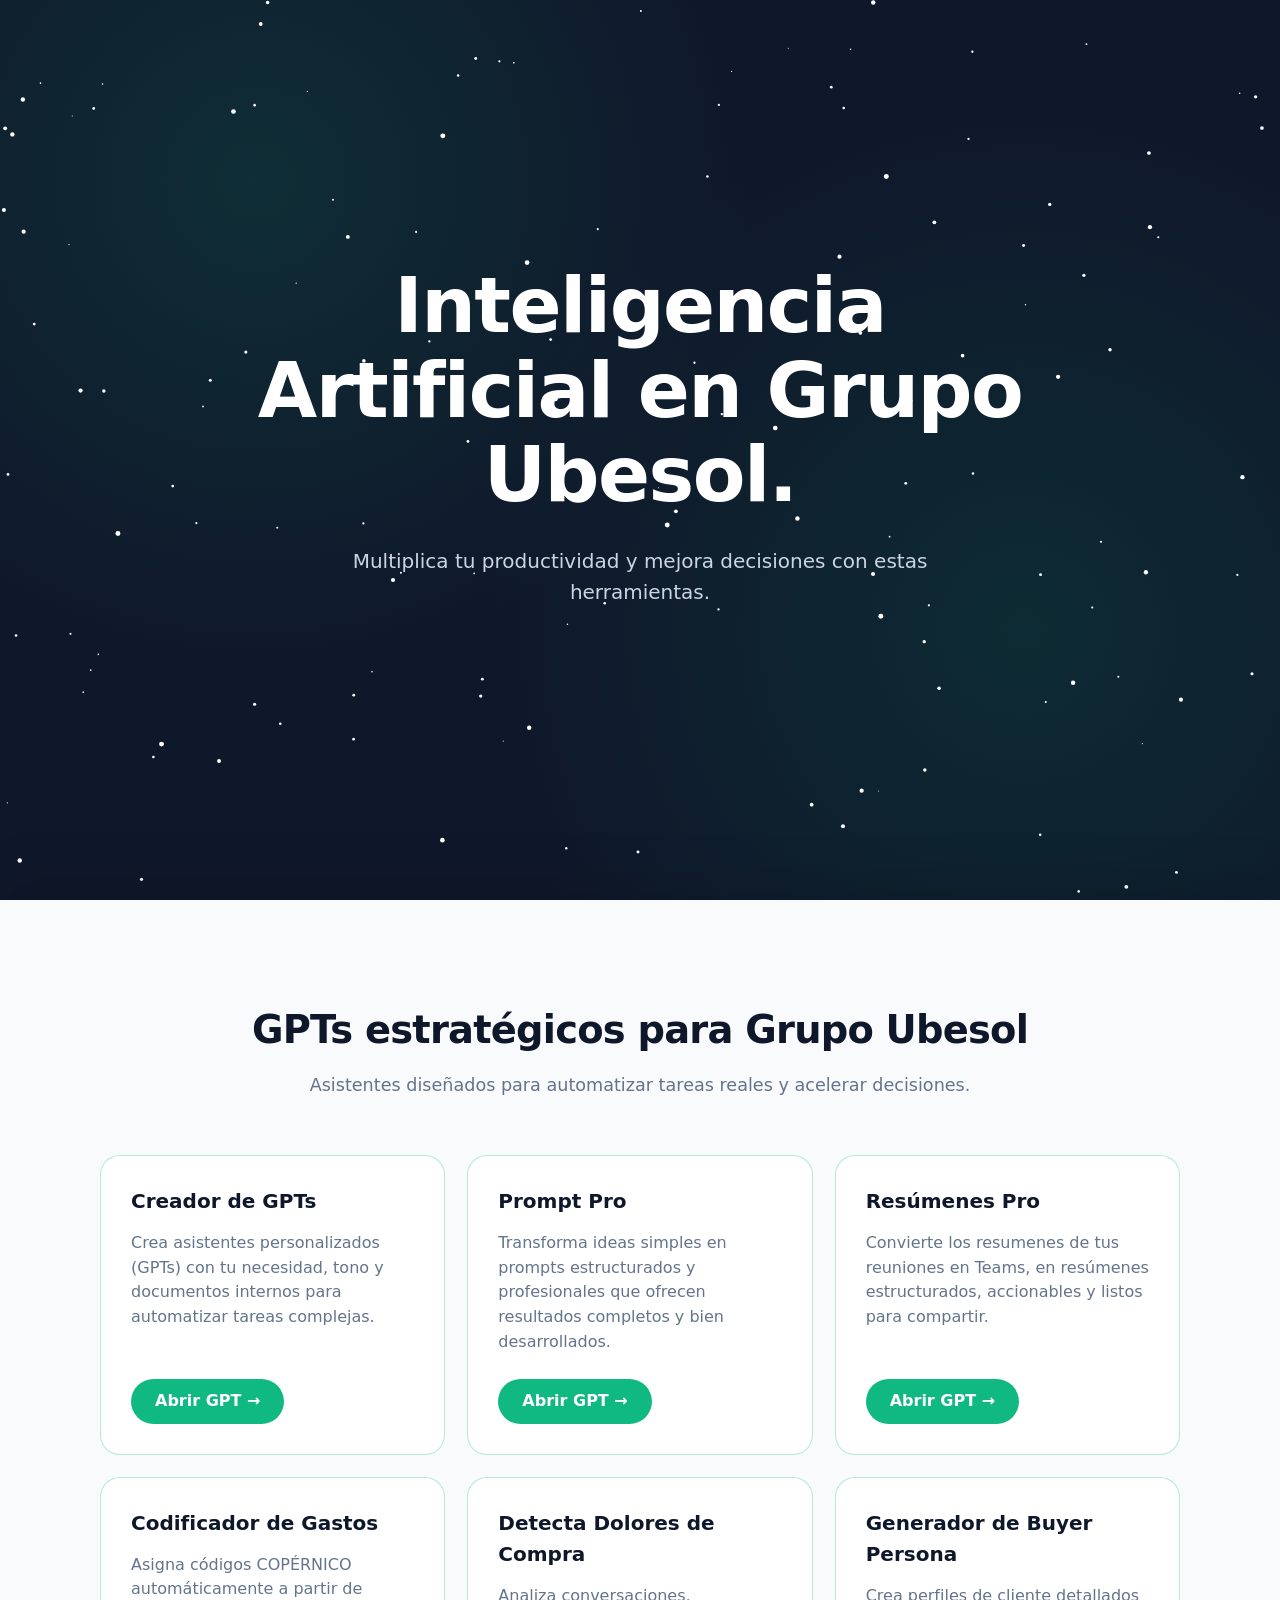
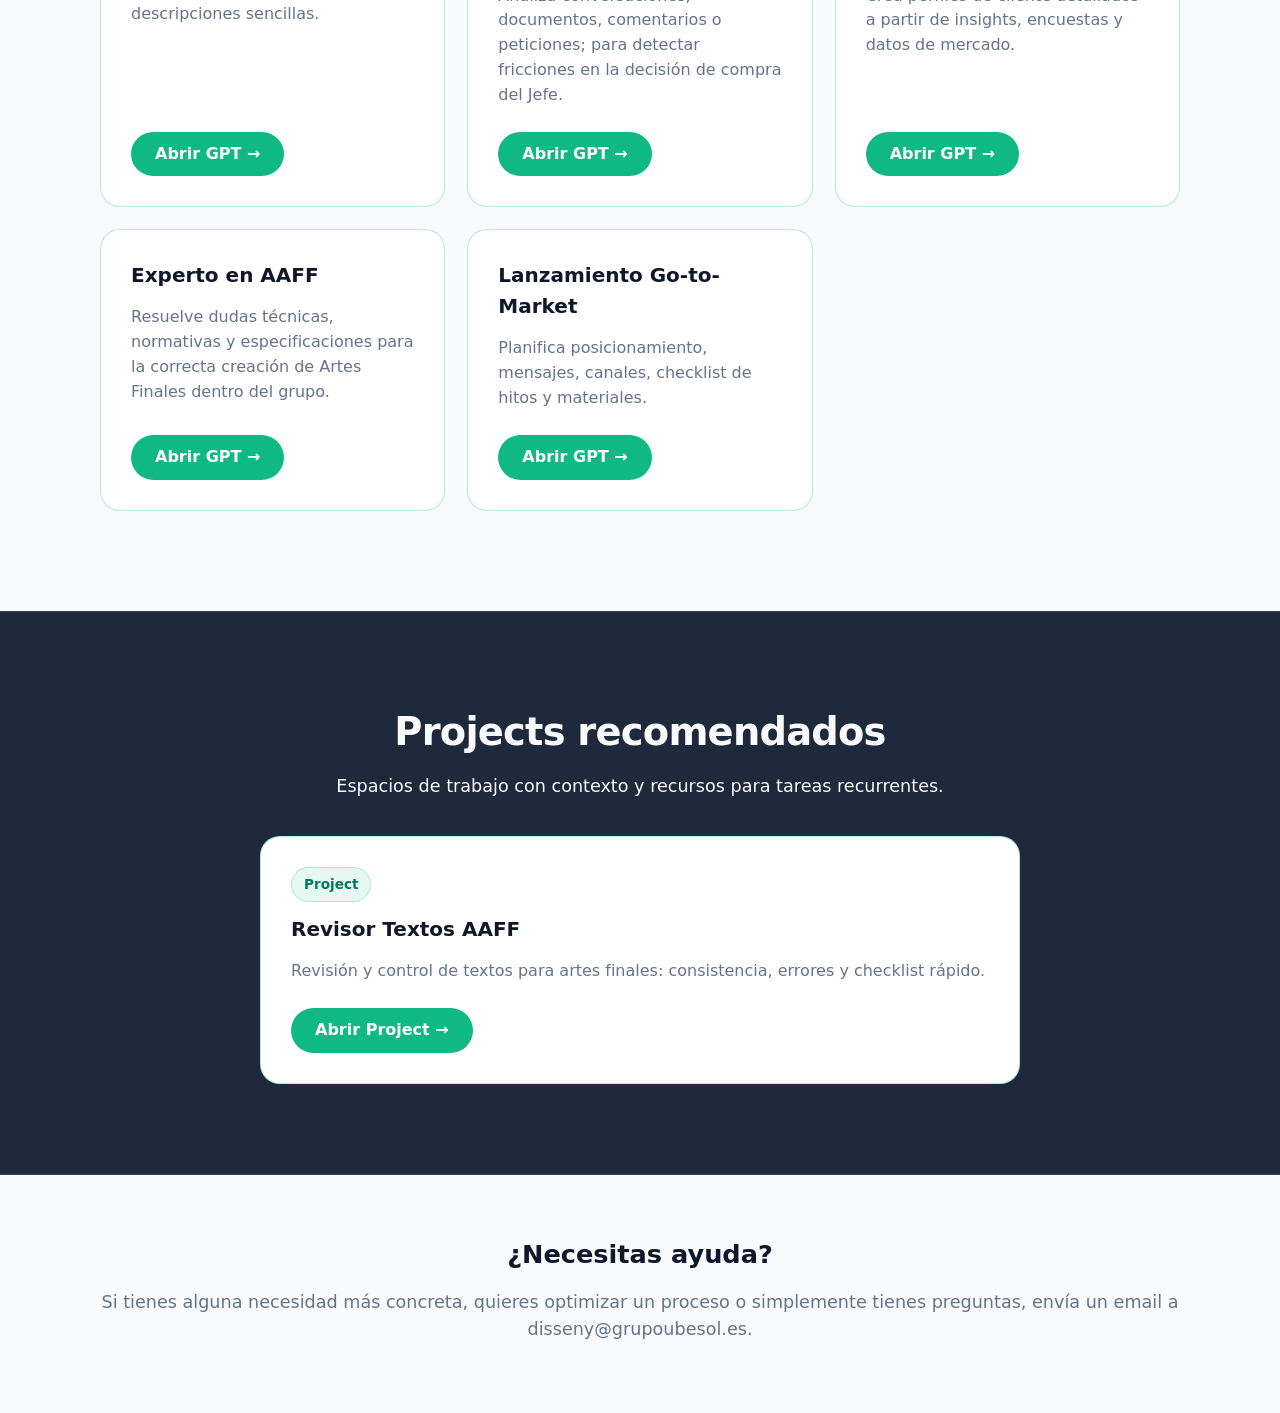
==== index.html @ 1d3a6a90 "Rename IA-en-grupo-ubesol.html to index.html" ====
<!DOCTYPE html>
<html lang="es">
<head>
  <meta charset="utf-8"/>
  <meta content="width=device-width, initial-scale=1" name="viewport"/>
  <title>IA aplicada en Grupo Ubesol</title>

  <style>
    :root{
      --bg:#0f172a;
      --card:#ffffff;
      --muted:#64748b;
      --muted2:#cbd5e1;
      --border:#e2e8f0;
      --green:#10b981;
      --green2:#059669;
      --shadow: 0 20px 50px rgba(15,23,42,.08);
      --neon: 0 0 15px rgba(16,185,129,0.4), 0 0 5px rgba(16,185,129,0.2);
      --container: 1120px;
    }

    *{box-sizing:border-box}
    html,body{height:100%}
    body{
      margin:0;
      font-family: system-ui, -apple-system, Segoe UI, Roboto, Inter, Helvetica Neue, Arial, Noto Sans;
      color:#0f172a;
      background:#fff;
      line-height:1.55;
      scroll-behavior:smooth;
    }
    .container{max-width:var(--container); margin:0 auto; padding:0 20px}

    /* ===== HERO PARALLAX (Fijo, sin contracción) ===== */
    .hero-modern{
      position:fixed;
      top:0;
      left:0;
      width:100%;
      height:100vh;
      display:flex;
      align-items:center;
      justify-content:center;
      text-align:center;
      background:
        radial-gradient(circle at 20% 20%, rgba(16,185,129,.14), transparent 40%),
        radial-gradient(circle at 80% 70%, rgba(5,150,105,.16), transparent 45%),
        var(--bg);
      color:#fff;
      z-index: 1; /* Fondo estático */
    }

    /* Canvas de partículas */
    #particles-canvas {
      position: absolute;
      top: 0;
      left: 0;
      width: 100%;
      height: 100%;
      pointer-events: none; /* Deja pasar los clics */
      z-index: 1;
    }

    .hero-content{
      max-width:900px; 
      position:relative; 
      z-index: 2; /* Por encima de las partículas */
      padding: 0 20px;
    }

    .hero-modern h1{
      font-size: clamp(2.8rem, 5vw + 1rem, 4.8rem);
      line-height:1.1;
      margin:0;
      font-weight:900;
      letter-spacing:-.02em;
    }

    .hero-sub{
      margin:28px auto;
      max-width:680px;
      font-size:1.25rem;
      color:var(--muted2);
    }

    /* ===== CONTENEDOR PRINCIPAL QUE DESLIZA POR ENCIMA ===== */
    .content-wrapper {
      position: relative;
      z-index: 3; /* Pasa por encima del hero */
      margin-top: 100vh; /* Empieza justo debajo de la pantalla inicial */
      background: #fff;
      box-shadow: 0 -20px 50px rgba(0,0,0,0.1); 
    }

    /* ===== SECCIONES / TÍTULOS ===== */
    .section{
      padding:100px 0;
      background:#f8fafc;
    }

    .section-header{
      text-align:center;
      margin-bottom:56px;
    }

    .section-header h2{
      font-size: clamp(1.9rem, 1.2rem + 1.5vw, 2.6rem);
      margin:0 0 12px;
      font-weight:900;
      letter-spacing:-.02em;
    }

    .section-header p{
      margin:0;
      color:var(--muted);
      font-size:1.1rem;
    }

    /* ===== GRID + CARDS BLANCAS ===== */
    .grid{
      display:grid;
      gap:22px;
    }

    @media(min-width:768px){
      .grid{grid-template-columns:repeat(2,1fr);}
    }

    @media(min-width:1200px){
      .grid{grid-template-columns:repeat(3,1fr);}
    }

    .card{
      background:var(--card);
      padding:30px;
      border-radius:20px;
      /* Fino perfil en verde opaco por defecto */
      border:1px solid rgba(16,185,129,0.3);
      color: var(--bg); /* Aseguramos texto oscuro aunque el fondo de sección sea gris */
      
      /* Flexbox para empujar el botón al fondo si los textos tienen distinta altura */
      display: flex;
      flex-direction: column;
      align-items: flex-start;
      
      opacity: 0; 
      transform: translateY(30px);
      transition: opacity 0.8s cubic-bezier(0.2, 0.8, 0.2, 1), 
                  transform 0.8s cubic-bezier(0.2, 0.8, 0.2, 1),
                  box-shadow 0.3s ease, border-color 0.3s ease;
    }

    /* Estado cuando entran en pantalla */
    .card.is-visible {
      opacity: 1;
      transform: translateY(0);
    }

    /* Hover: Animación Neon + Ensalzado + Sombra estructural */
    .card.is-visible:hover{
      transform:translateY(-6px);
      border-color: var(--green);
      /* Combinamos el glow verde del neón con la sombra de profundidad */
      box-shadow: var(--neon), var(--shadow);
    }

    .card h3{
      margin:0;
      font-size:1.25rem;
      font-weight:900;
    }

    .card p{
      color:var(--muted);
      margin:14px 0 24px; /* Un poco más de margen inferior para separar el botón */
      flex-grow: 1; /* Permite que el texto ocupe el espacio y el botón quede siempre alineado abajo */
    }

    /* ===== BOTONES (Pastillas verdes cantos romos) ===== */
    .card a{
      display:inline-flex;
      gap:8px;
      align-items:center;
      text-decoration:none;
      font-weight:800;
      color:#fff;
      background: var(--green);
      padding: 10px 24px;
      border-radius: 999px; /* Cantos completamente romos */
      transition: background-color 0.3s ease, transform 0.2s ease;
    }

    /* Hover del botón a negro */
    .card a:hover{
      background-color: #0f172a; /* Negro azulado corporativo (o pon #000 si prefieres puro) */
    }

    /* Retrasos escalonados fijos por CSS para un efecto cascada perfecto */
    #gpts .card:nth-child(1) { transition-delay: 0.1s; }
    #gpts .card:nth-child(2) { transition-delay: 0.2s; }
    #gpts .card:nth-child(3) { transition-delay: 0.3s; }
    #gpts .card:nth-child(4) { transition-delay: 0.4s; }
    #gpts .card:nth-child(5) { transition-delay: 0.5s; }
    #gpts .card:nth-child(6) { transition-delay: 0.6s; }
    #gpts .card:nth-child(7) { transition-delay: 0.7s; }
    #gpts .card:nth-child(8) { transition-delay: 0.8s; }
    #projects .card:nth-child(1) { transition-delay: 0.2s; }

    /* ===== PROJECTS (Fondo oscuro) ===== */
    .section-dark{
      padding:90px 0;
      background: #1e293b; /* Gris oscuro elegante */
      border-top:1px solid #334155;
      border-bottom:1px solid #334155;
    }

    /* Forzamos a que el texto de cabecera de esta sección sea blanco para que se lea sobre el gris */
    .section-dark .section-header h2,
    .section-dark .section-header p {
      color: #f8fafc;
    }

    .grid-projects{
      display:grid;
      gap:22px;
      grid-template-columns: 1fr;
      max-width:760px;
      margin:0 auto;
    }

    .chip{
      display:inline-flex;
      align-items:center;
      padding:6px 12px;
      border-radius:999px;
      background:rgba(16,185,129,.10);
      color:#047857;
      border:1px solid rgba(16,185,129,.25);
      font-weight:800;
      font-size:.85rem;
      margin-bottom:12px;
    }

    /* ===== AYUDA ===== */
    .mini-footer{
      padding:60px 0 70px;
      text-align:center;
      background:#f8fafc;
    }

    .mini-footer h2{
      font-size:1.6rem;
      margin:0 0 14px;
      font-weight:900;
    }

    .mini-footer p{
      margin:0;
      font-size:1.1rem;
      color:var(--muted);
    }

    .mini-footer a{
      text-decoration:underline;
      font-weight:700;
      color:var(--green2);
    }
  </style>
</head>

<body>

  <section class="hero-modern" id="hero">
    <canvas id="particles-canvas"></canvas>
    <div class="hero-content">
      <h1>Inteligencia Artificial en Grupo Ubesol.</h1>
      <p class="hero-sub">Multiplica tu productividad y mejora decisiones con estas herramientas.</p>
    </div>
  </section>

  <div class="content-wrapper">
    
    <section class="section" id="gpts">
      <div class="container">
        <div class="section-header">
          <h2>GPTs estratégicos para Grupo Ubesol</h2>
          <p>Asistentes diseñados para automatizar tareas reales y acelerar decisiones.</p>
        </div>

        <div class="grid">
          <div class="card">
            <h3>Creador de GPTs</h3>
            <p>Crea asistentes personalizados (GPTs) con tu necesidad, tono y documentos internos para automatizar tareas complejas.</p>
            <a href="https://chatgpt.com/g/g-681a199dc9048191ae963b94951f7108-creador-de-gpts" target="_blank" rel="noopener">Abrir GPT →</a>
          </div>

          <div class="card">
            <h3>Prompt Pro</h3>
            <p>Transforma ideas simples en prompts estructurados y profesionales que ofrecen resultados completos y bien desarrollados.</p>
            <a href="https://chatgpt.com/g/g-6895a04f82648191ba05c07639fd48b4-prompt-pro" target="_blank" rel="noopener">Abrir GPT →</a>
          </div>

          <div class="card">
            <h3>Resúmenes Pro</h3>
            <p>Convierte los resumenes de tus reuniones en Teams, en resúmenes estructurados, accionables y listos para compartir.</p>
            <a href="https://chatgpt.com/g/g-69b14c0564008191af97fdd73a3730f4-resumenes-pro" target="_blank" rel="noopener">Abrir GPT →</a>
          </div>

          <div class="card">
            <h3>Codificador de Gastos</h3>
            <p>Asigna códigos COPÉRNICO automáticamente a partir de descripciones sencillas.</p>
            <a href="https://chatgpt.com/g/g-6895c6fa0d088191a4a2635a6f97197e-codificador-de-gastos-de-ubesol" target="_blank" rel="noopener">Abrir GPT →</a>
          </div>

          <div class="card">
            <h3>Detecta Dolores de Compra</h3>
            <p>Analiza conversaciones, documentos, comentarios o peticiones; para detectar fricciones en la decisión de compra del Jefe.</p>
            <a href="https://chatgpt.com/g/g-68bac536c0848191a288f656f1ebc69a-detecta-dolores-de-compra" target="_blank" rel="noopener">Abrir GPT →</a>
          </div>

          <div class="card">
            <h3>Generador de Buyer Persona</h3>
            <p>Crea perfiles de cliente detallados a partir de insights, encuestas y datos de mercado.</p>
            <a href="https://chatgpt.com/g/g-68bac24894848191ab23c67afaf9673d-generador-de-buyer-persona" target="_blank" rel="noopener">Abrir GPT →</a>
          </div>

          <div class="card">
            <h3>Experto en AAFF</h3>
            <p>Resuelve dudas técnicas, normativas y especificaciones para la correcta creación de Artes Finales dentro del grupo.</p>
            <a href="https://chatgpt.com/g/g-67ab21fb2edc8191af9d23023225c91a-experto-en-aaff-grupo-ubesol" target="_blank" rel="noopener">Abrir GPT →</a>
          </div>

          <div class="card">
            <h3>Lanzamiento Go-to-Market</h3>
            <p>Planifica posicionamiento, mensajes, canales, checklist de hitos y materiales.</p>
            <a href="https://chatgpt.com/g/g-68c1423153488191a5ef94d25f54480a-lanzamiento-de-producto-go-to-market" target="_blank" rel="noopener">Abrir GPT →</a>
          </div>
        </div>
      </div>
    </section>

    <section class="section-dark" id="projects">
      <div class="container">
        <div class="section-header" style="margin-bottom:36px;">
          <h2>Projects recomendados</h2>
          <p>Espacios de trabajo con contexto y recursos para tareas recurrentes.</p>
        </div>

        <div class="grid-projects">
          <div class="card">
            <span class="chip">Project</span>
            <h3>Revisor Textos AAFF</h3>
            <p>Revisión y control de textos para artes finales: consistencia, errores y checklist rápido.</p>
            <a href="https://chatgpt.com/g/g-p-6964bc6da22c8191939fb67ec207a3e2-revisor-textos-aaff/project" target="_blank" rel="noopener">Abrir Project →</a>
          </div>
        </div>
      </div>
    </section>

    <section class="mini-footer" id="ayuda">
      <div class="container">
        <h2>¿Necesitas ayuda?</h2>
        <p>
          Si tienes alguna necesidad más concreta, quieres optimizar un proceso o simplemente tienes preguntas,
          envía un email a disseny@grupoubesol.es.
        </p>
      </div>
    </section>

  </div>

  <script>
    document.addEventListener("DOMContentLoaded", function() {
      
      // --- 1. Aparición de pastillas (Tarjetas) ---
      const observer = new IntersectionObserver((entries, obs) => {
        entries.forEach(entry => {
          if (entry.isIntersecting) {
            entry.target.classList.add('is-visible');
            obs.unobserve(entry.target);
          }
        });
      }, { threshold: 0.10 });

      document.querySelectorAll('.card').forEach(card => observer.observe(card));


      // --- 2. Sistema de Partículas (Blanco puro, siguen al ratón) ---
      const canvas = document.getElementById('particles-canvas');
      const ctx = canvas.getContext('2d');
      let particlesArray = [];
      
      let mouse = {
        x: null,
        y: null,
        radius: 180 // Radio de atracción
      };

      window.addEventListener('mousemove', function(e) {
        mouse.x = e.x;
        mouse.y = e.y;
      });

      window.addEventListener('mouseout', function() {
        mouse.x = null;
        mouse.y = null;
      });

      function setCanvasSize() {
        canvas.width = window.innerWidth;
        canvas.height = window.innerHeight;
      }
      setCanvasSize();
      window.addEventListener('resize', setCanvasSize);

      class Particle {
        constructor() {
          this.x = Math.random() * canvas.width;
          this.y = Math.random() * canvas.height;
          this.size = Math.random() * 2 + 0.5;
          this.speedX = (Math.random() - 0.5) * 0.8;
          this.speedY = (Math.random() - 0.5) * 0.8;
        }

        update() {
          this.x += this.speedX;
          this.y += this.speedY;

          // Rebote en los bordes
          if (this.x > canvas.width || this.x < 0) this.speedX = -this.speedX;
          if (this.y > canvas.height || this.y < 0) this.speedY = -this.speedY;

          // Atracción hacia el ratón
          if (mouse.x != null && mouse.y != null) {
            let dx = mouse.x - this.x;
            let dy = mouse.y - this.y;
            let distance = Math.sqrt(dx * dx + dy * dy);
            
            if (distance < mouse.radius) {
              // Movimiento suave hacia el cursor
              this.x += dx * 0.015;
              this.y += dy * 0.015;
            }
          }
        }

        draw() {
          ctx.fillStyle = 'rgba(255, 255, 255, 1)'; // Blanco puro
          ctx.beginPath();
          ctx.arc(this.x, this.y, this.size, 0, Math.PI * 2);
          ctx.fill();
        }
      }

      function initParticles() {
        particlesArray = [];
        // Densidad calculada según tamaño de pantalla
        let numberOfParticles = (canvas.width * canvas.height) / 8000;
        for (let i = 0; i < numberOfParticles; i++) {
          particlesArray.push(new Particle());
        }
      }
      initParticles();

      function animateParticles() {
        ctx.clearRect(0, 0, canvas.width, canvas.height);
        
        // Optimización: Solo animamos si estamos viendo el hero
        if (window.scrollY < window.innerHeight) {
          for (let i = 0; i < particlesArray.length; i++) {
            particlesArray[i].update();
            particlesArray[i].draw();
          }
        }
        requestAnimationFrame(animateParticles);
      }
      animateParticles();
    });
  </script>

</body>
</html>
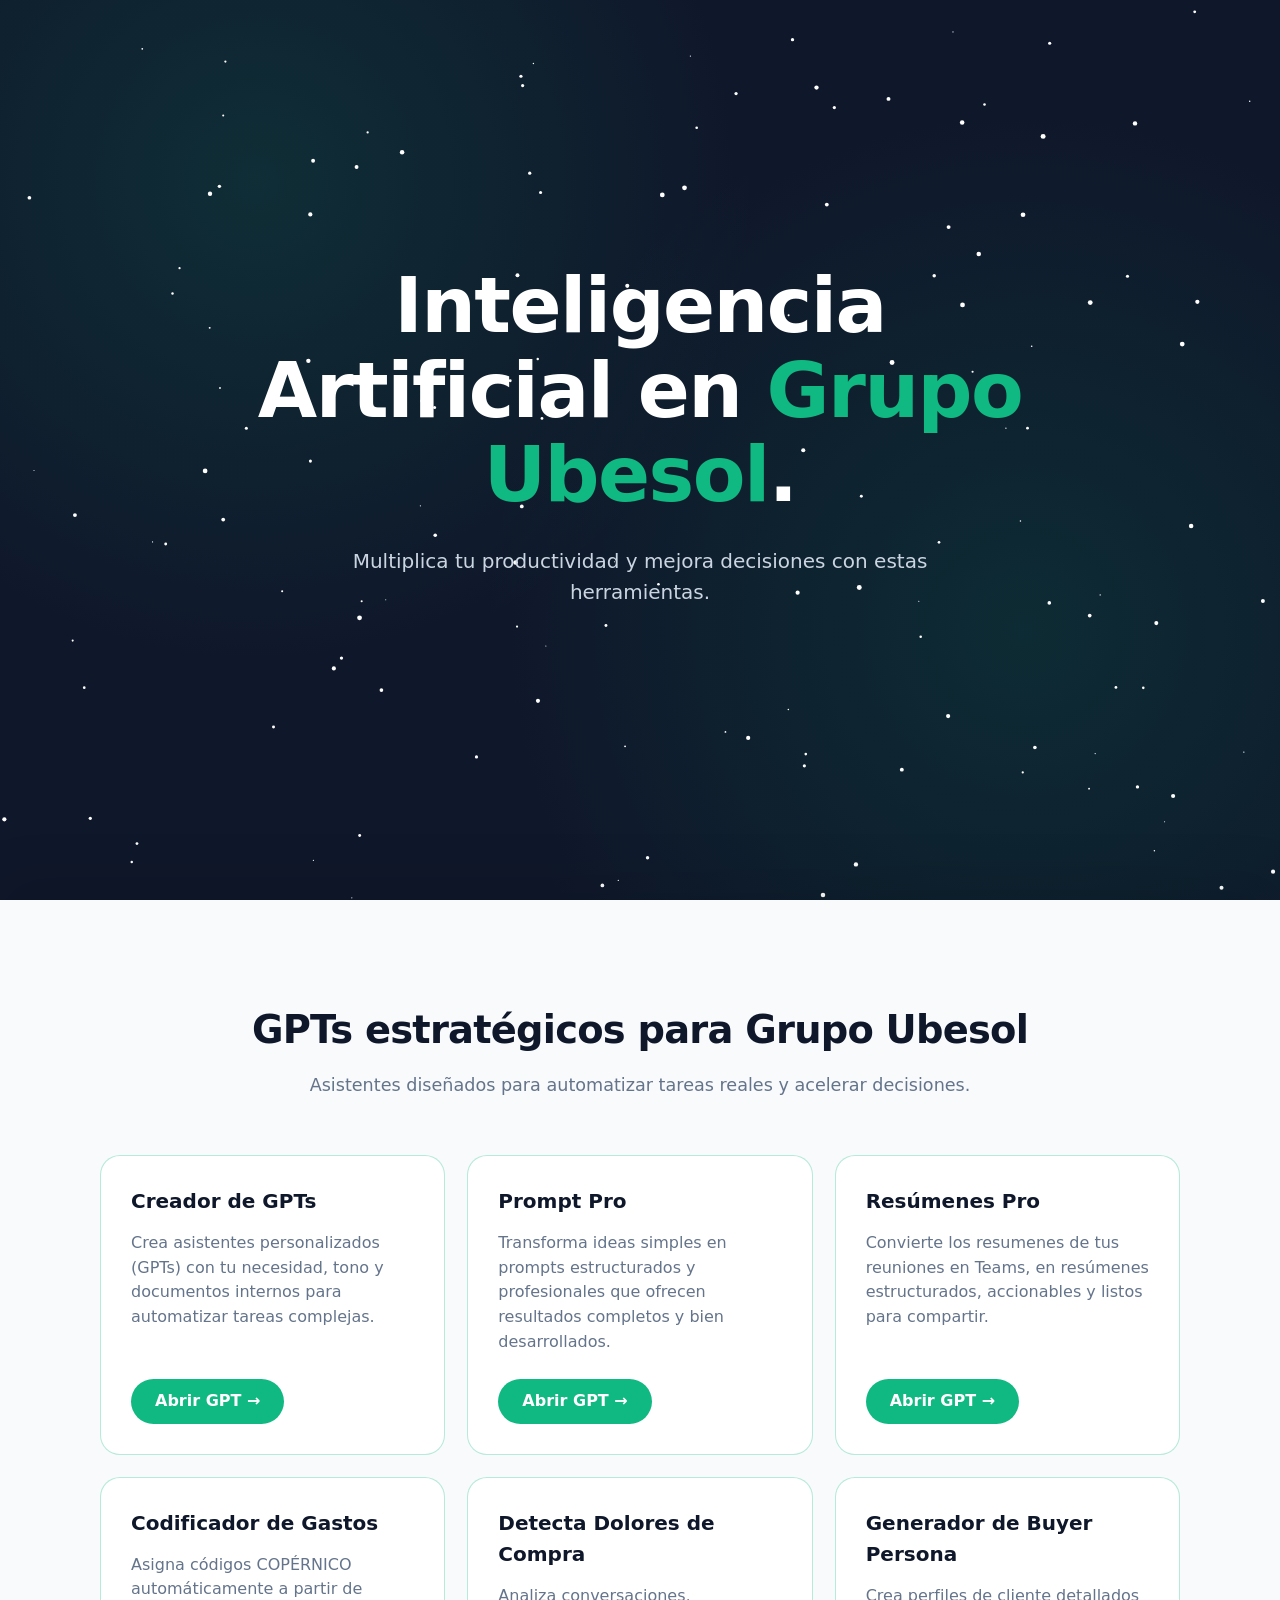
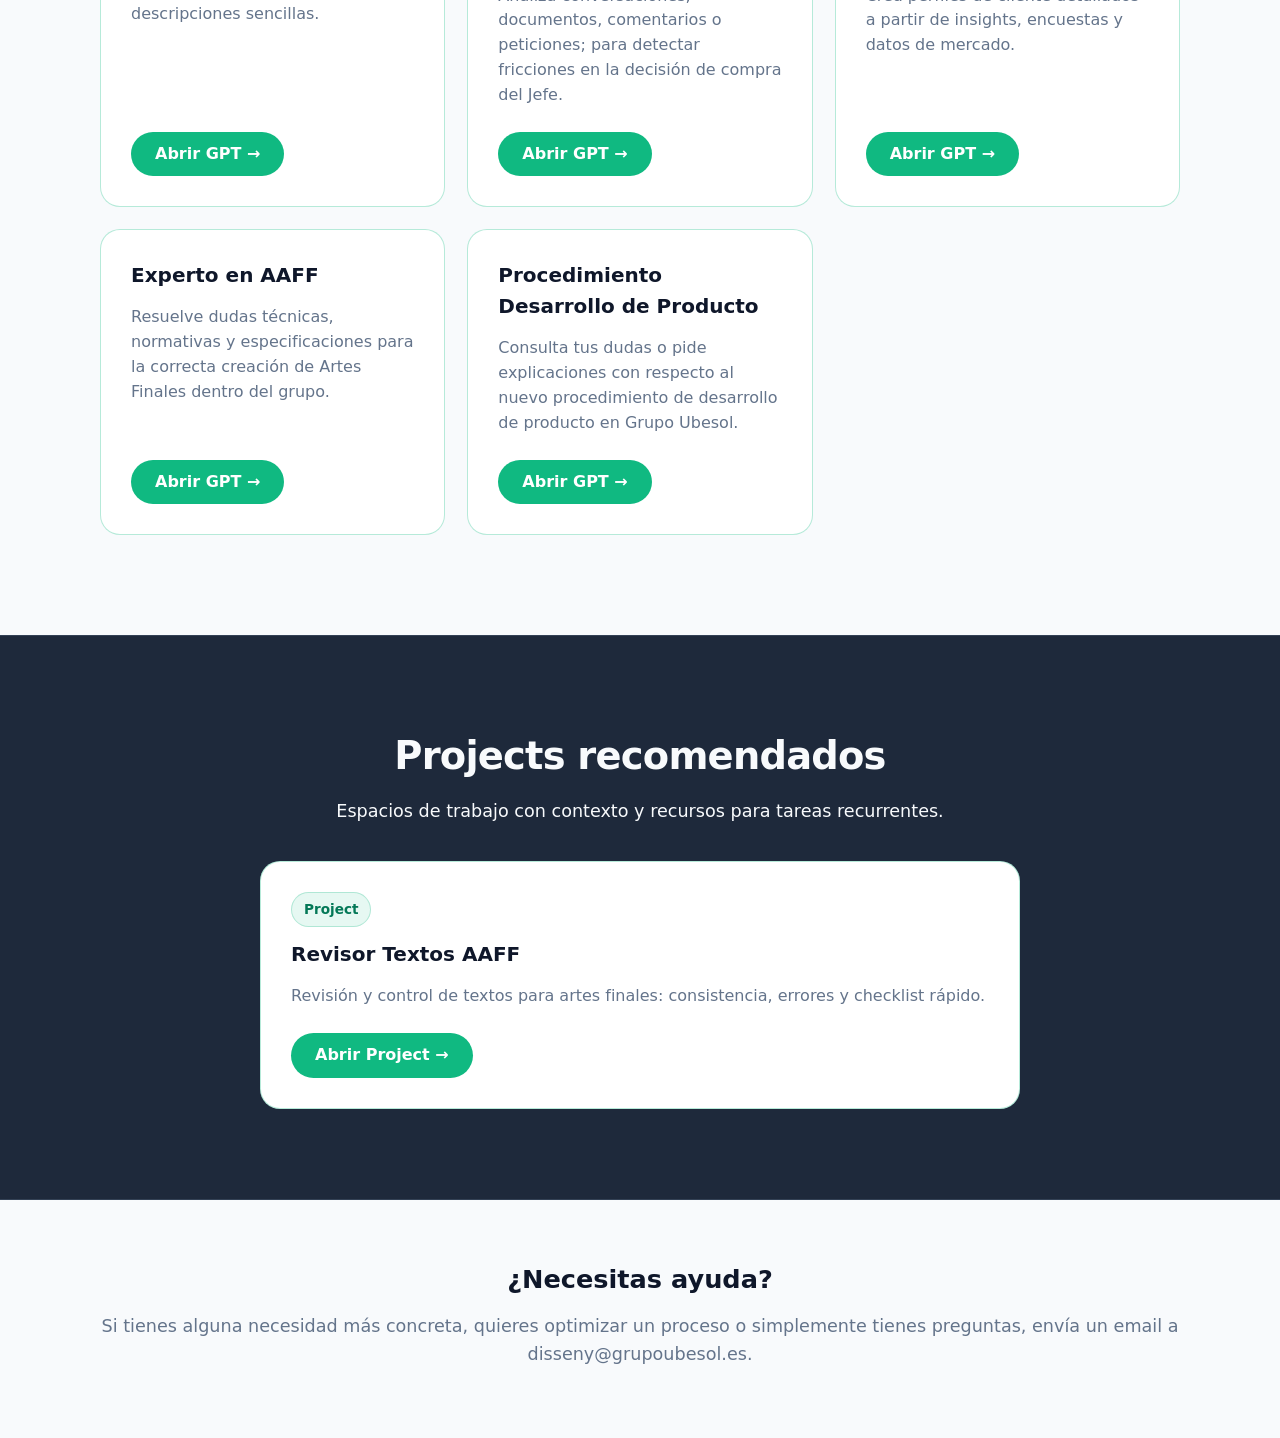
==== commit 19c1a6da: "Add files via upload" ====
--- a/index.html
+++ b/index.html
@@ -273,7 +273,7 @@
   <section class="hero-modern" id="hero">
     <canvas id="particles-canvas"></canvas>
     <div class="hero-content">
-      <h1>Inteligencia Artificial en Grupo Ubesol.</h1>
+      <h1>Inteligencia Artificial en <span style="color: var(--green)">Grupo Ubesol</span>.</h1>
       <p class="hero-sub">Multiplica tu productividad y mejora decisiones con estas herramientas.</p>
     </div>
   </section>
@@ -331,9 +331,10 @@
           </div>
 
           <div class="card">
-            <h3>Lanzamiento Go-to-Market</h3>
-            <p>Planifica posicionamiento, mensajes, canales, checklist de hitos y materiales.</p>
-            <a href="https://chatgpt.com/g/g-68c1423153488191a5ef94d25f54480a-lanzamiento-de-producto-go-to-market" target="_blank" rel="noopener">Abrir GPT →</a>
+            <!-- Actualizado: card para el procedimiento de desarrollo de producto -->
+            <h3>Procedimiento Desarrollo de Producto</h3>
+            <p>Consulta tus dudas o pide explicaciones con respecto al nuevo procedimiento de desarrollo de producto en Grupo Ubesol.</p>
+            <a href="https://chatgpt.com/g/g-69dcc8e2752881919a0abfcee773b17c-procedimiento-desarrollo-de-producto" target="_blank" rel="noopener">Abrir GPT →</a>
           </div>
         </div>
       </div>
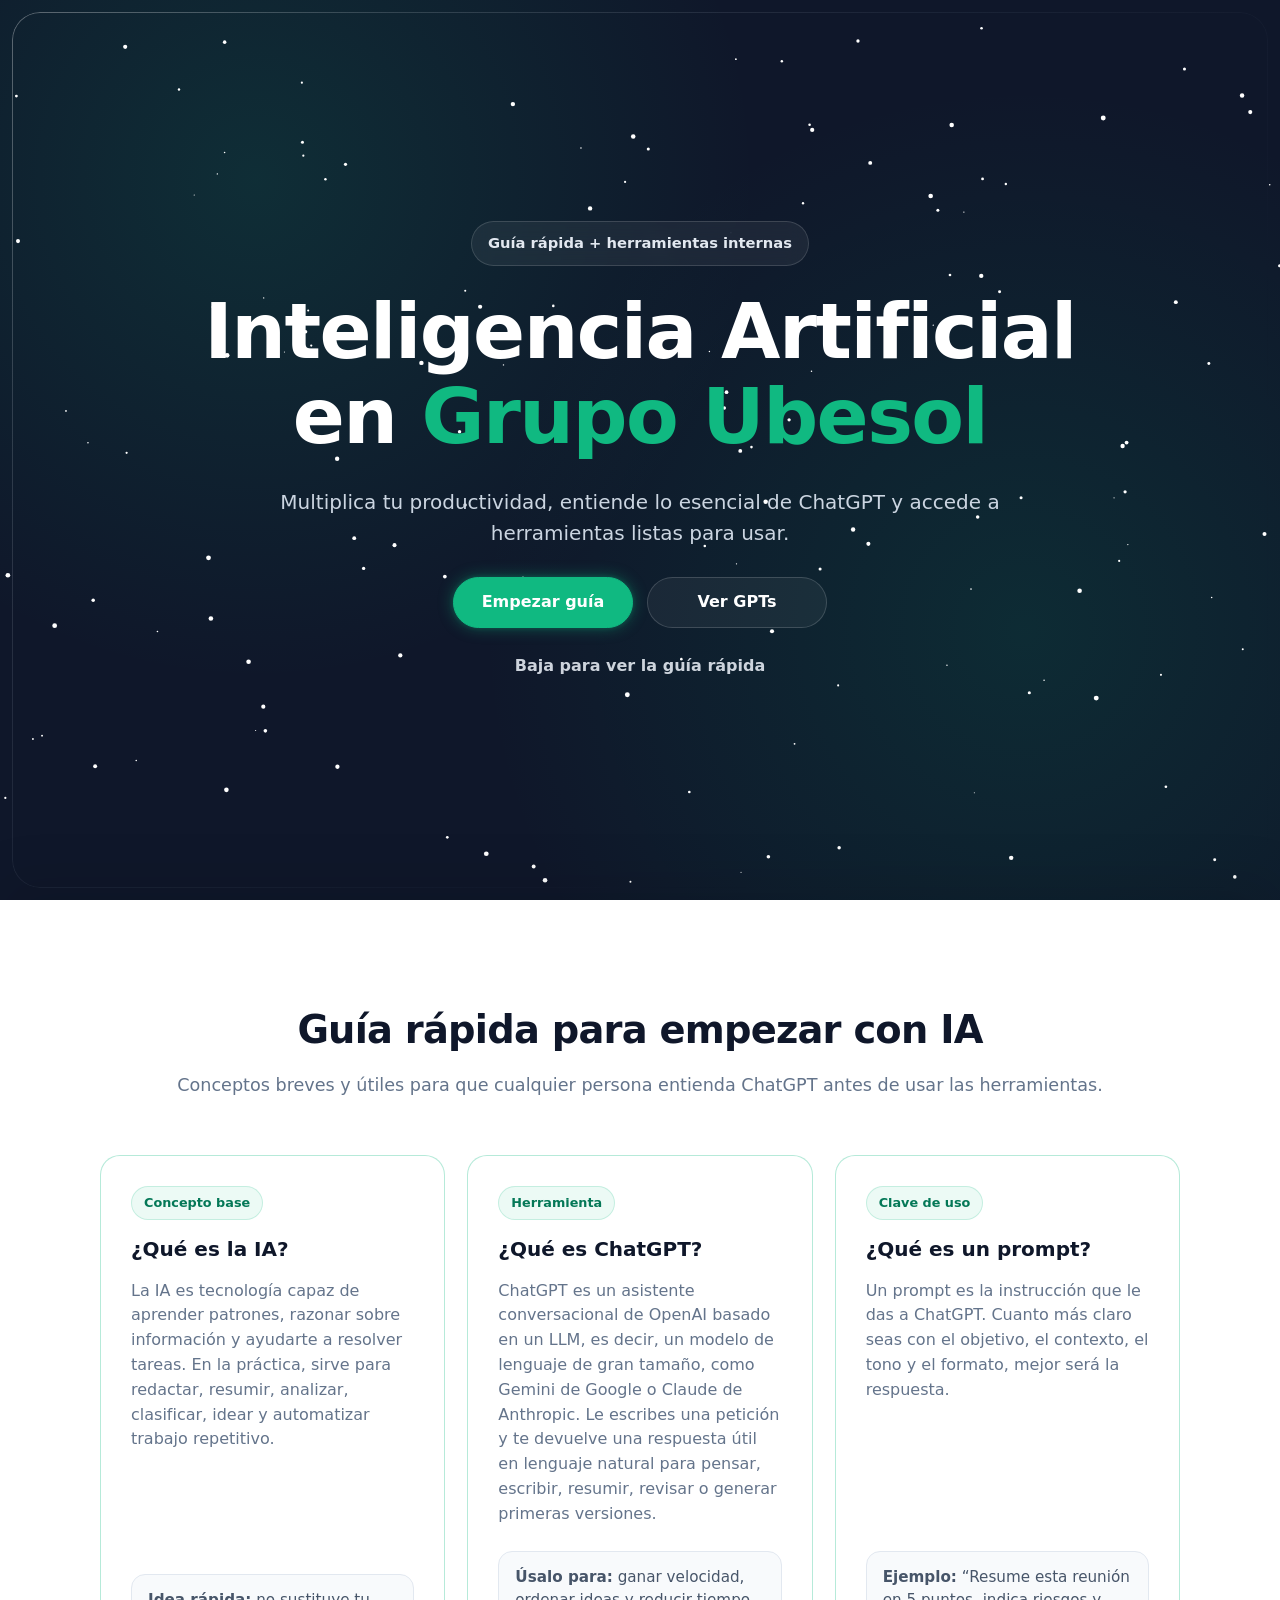
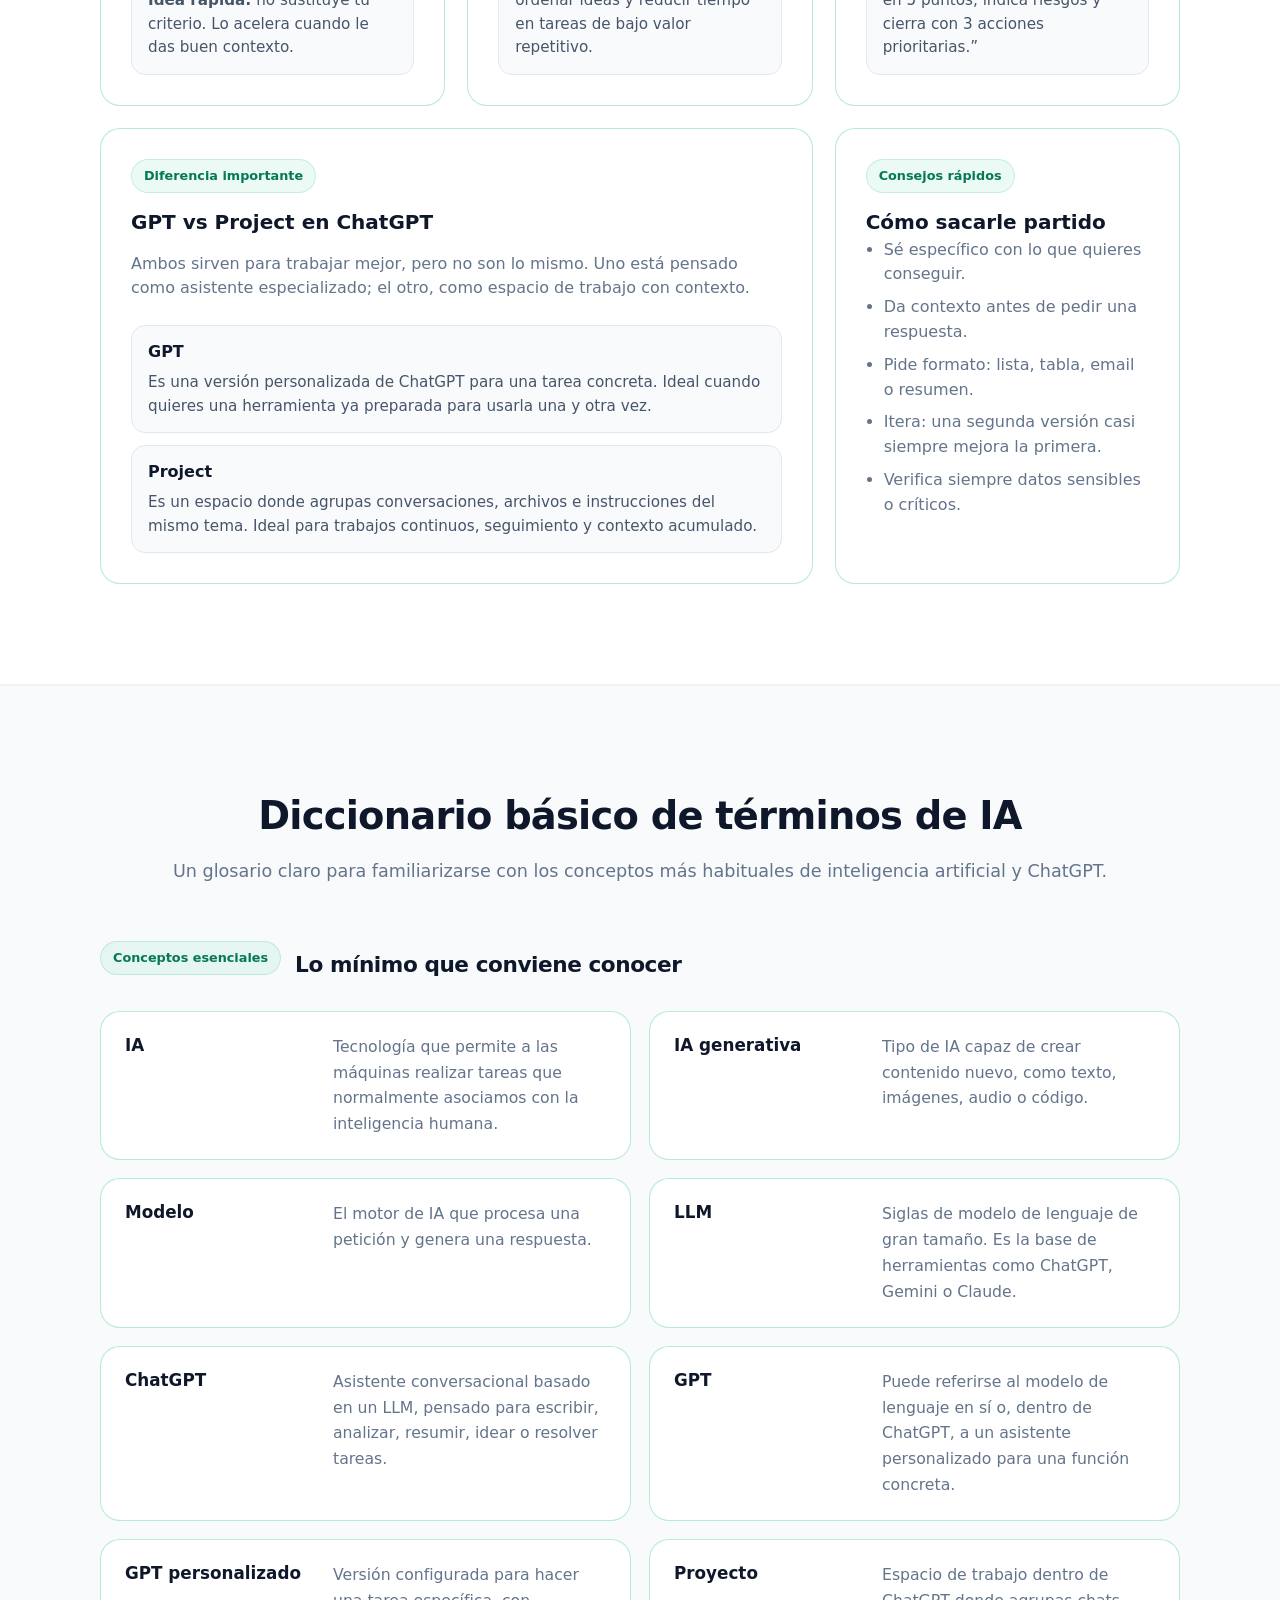
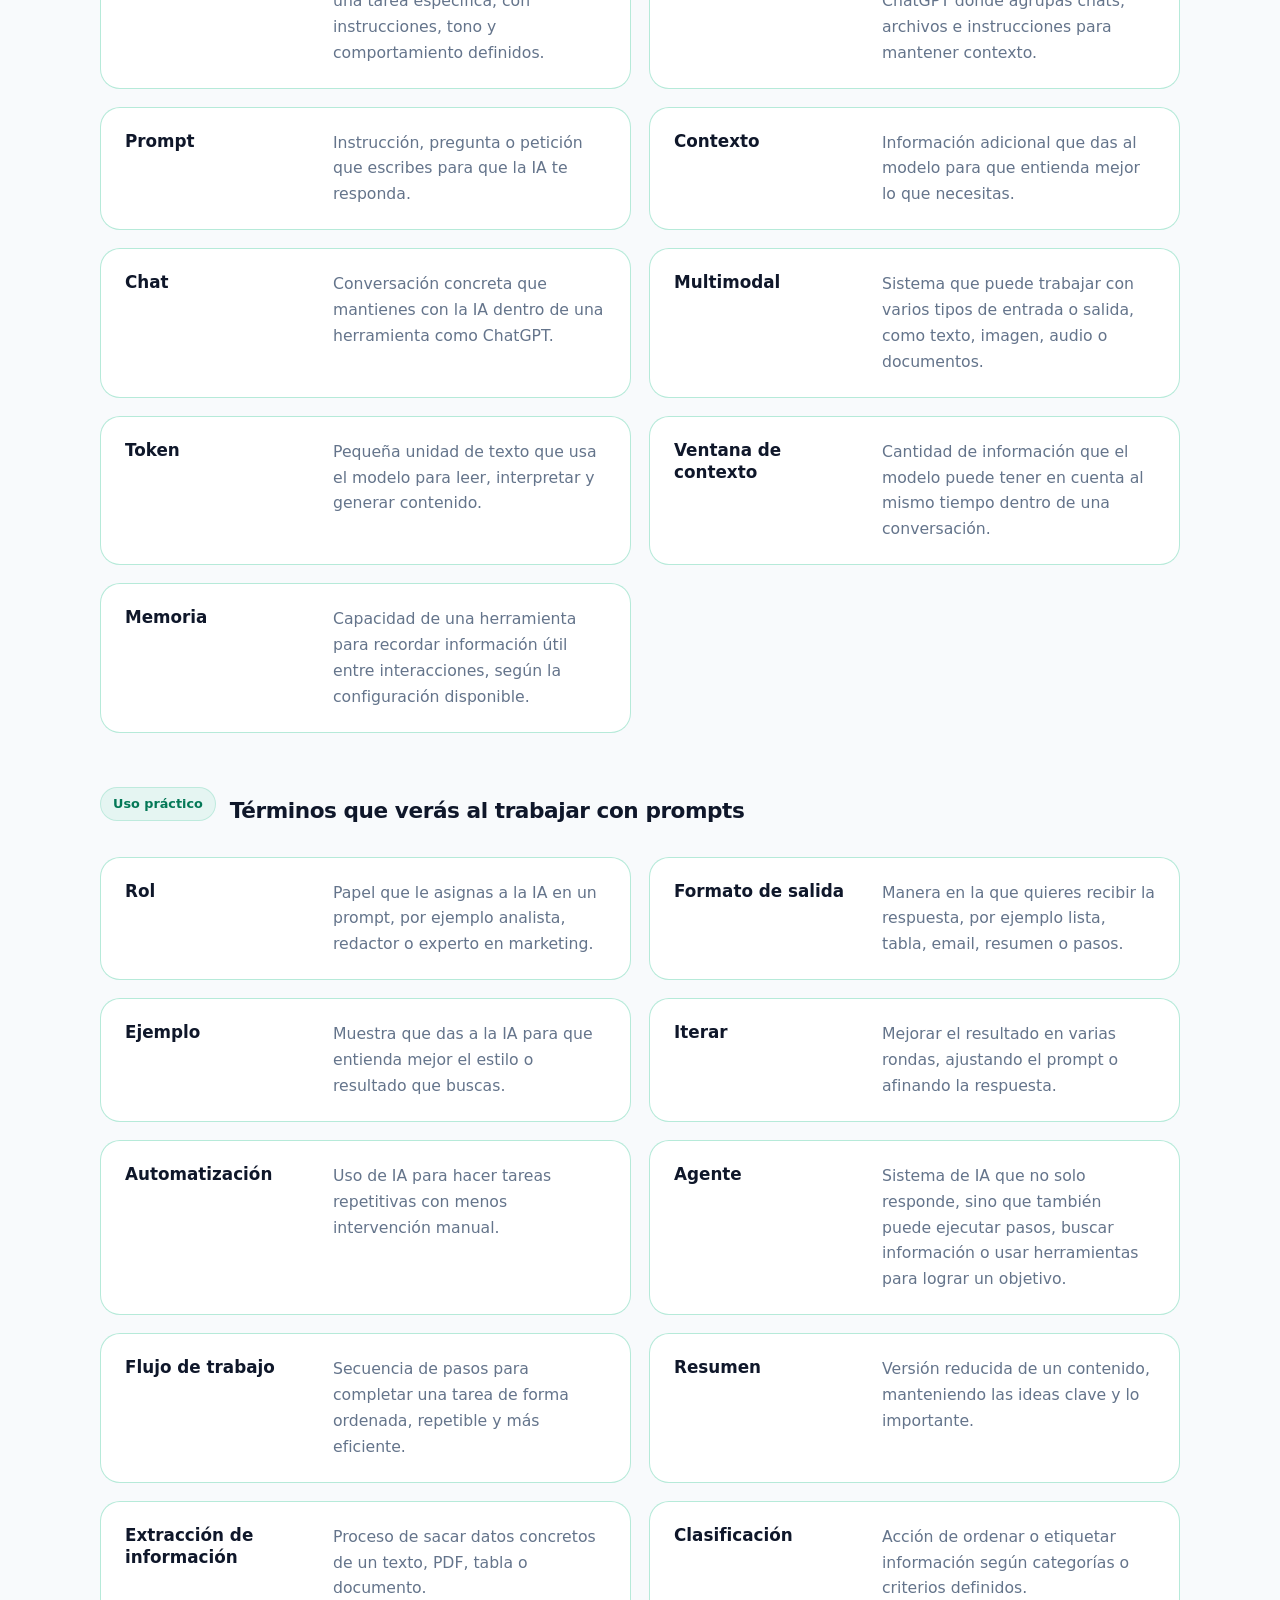
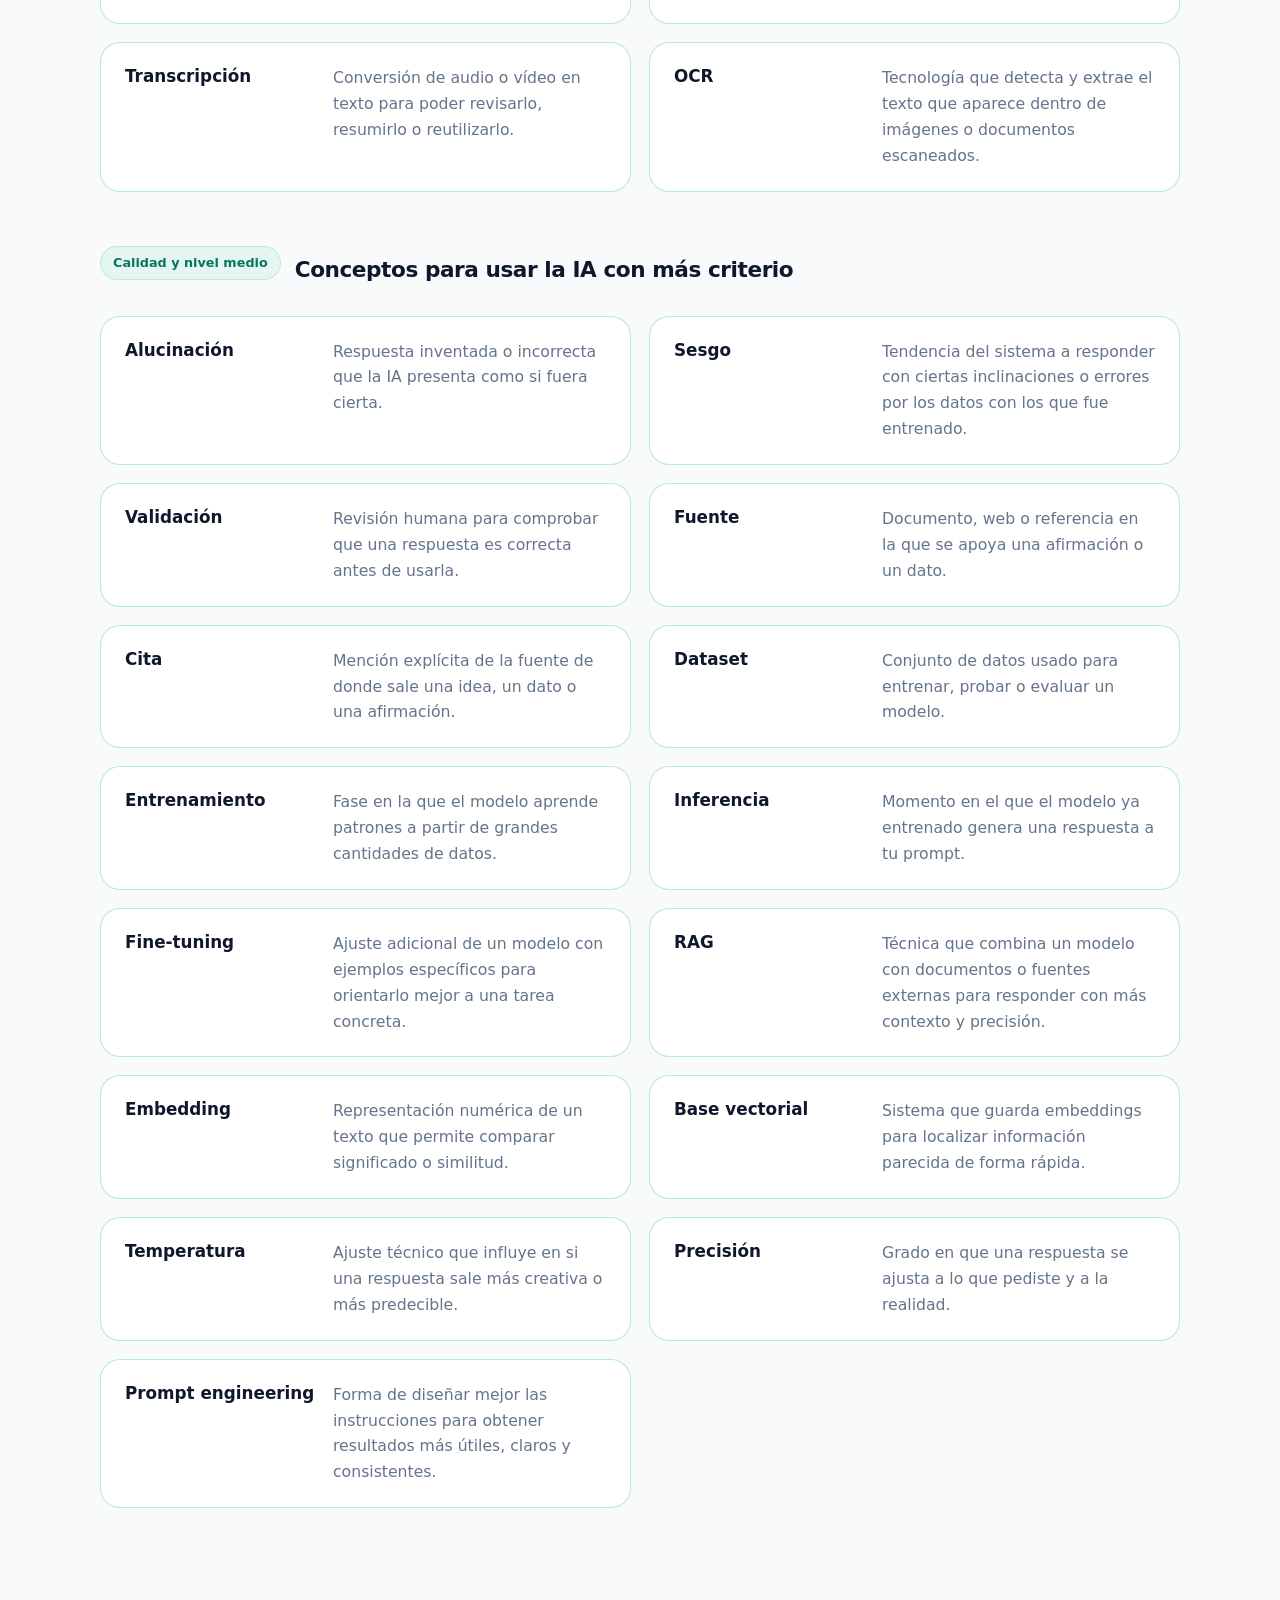
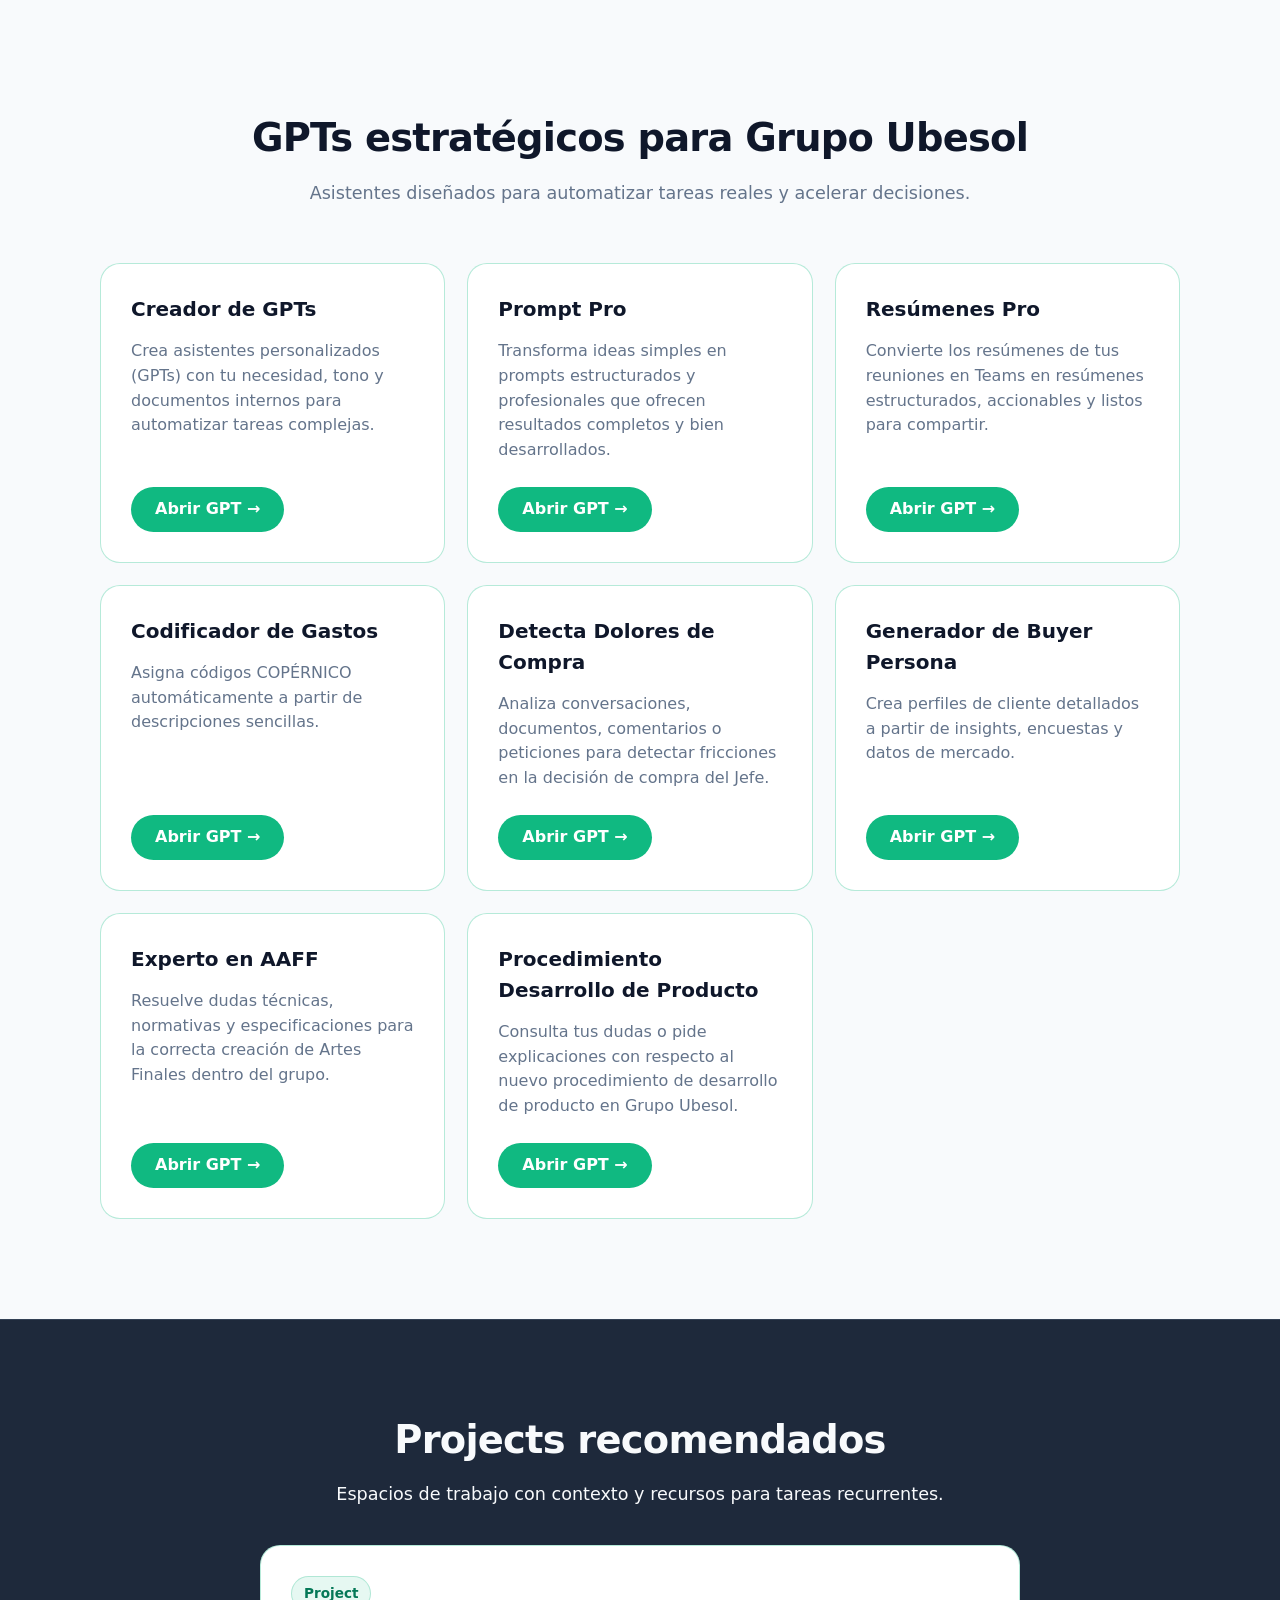
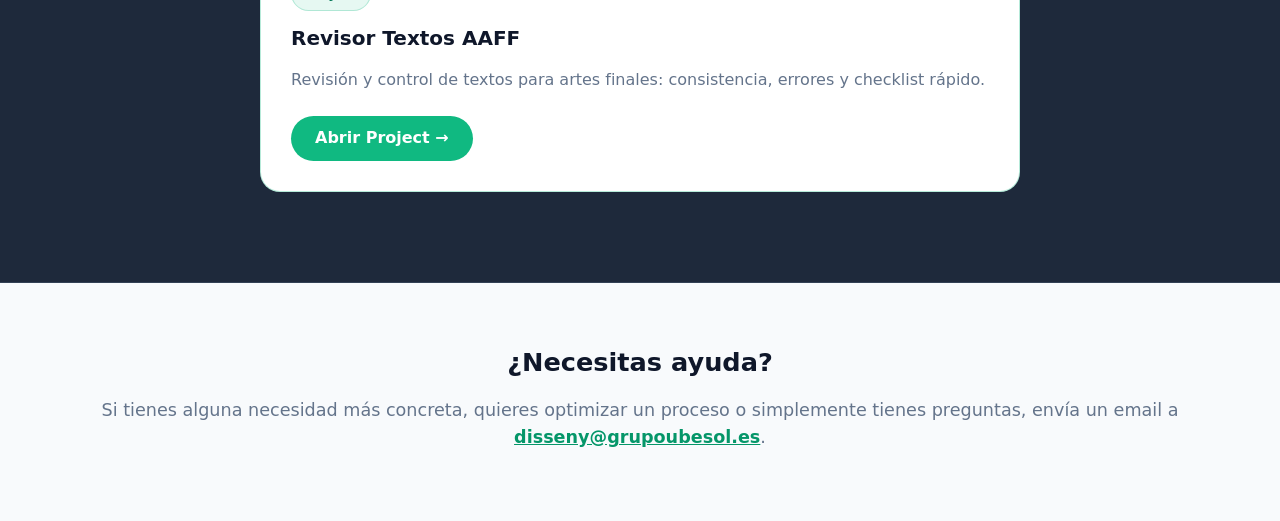
==== commit 290aadca: "Add files via upload" ====
--- a/index.html
+++ b/index.html
@@ -38,6 +38,7 @@
       left:0;
       width:100%;
       height:100vh;
+      overflow:hidden;
       display:flex;
       align-items:center;
       justify-content:center;
@@ -47,7 +48,27 @@
         radial-gradient(circle at 80% 70%, rgba(5,150,105,.16), transparent 45%),
         var(--bg);
       color:#fff;
-      z-index: 1; /* Fondo estático */
+      z-index: 1;
+    }
+
+    .hero-modern::after{
+      content:"";
+      position:absolute;
+      inset:12px;
+      border-radius:28px;
+      padding:1px;
+      background:linear-gradient(135deg,
+        rgba(255,255,255,.34) 0%,
+        rgba(226,232,240,.18) 18%,
+        rgba(148,163,184,.10) 42%,
+        rgba(15,23,42,.08) 72%,
+        rgba(15,23,42,0) 100%);
+      -webkit-mask: linear-gradient(#fff 0 0) content-box, linear-gradient(#fff 0 0);
+      -webkit-mask-composite: xor;
+      mask-composite: exclude;
+      pointer-events:none;
+      z-index:2;
+      opacity:.95;
     }
 
     /* Canvas de partículas */
@@ -57,15 +78,30 @@
       left: 0;
       width: 100%;
       height: 100%;
-      pointer-events: none; /* Deja pasar los clics */
+      pointer-events: none;
       z-index: 1;
     }
 
     .hero-content{
-      max-width:900px; 
-      position:relative; 
-      z-index: 2; /* Por encima de las partículas */
+      max-width:920px;
+      position:relative;
+      z-index:3;
       padding: 0 20px;
+    }
+
+    .hero-kicker{
+      display:inline-flex;
+      align-items:center;
+      gap:8px;
+      padding:10px 16px;
+      margin-bottom:24px;
+      border-radius:999px;
+      border:1px solid rgba(255,255,255,.14);
+      background:rgba(255,255,255,.06);
+      color:#e2e8f0;
+      font-weight:800;
+      font-size:.92rem;
+      backdrop-filter: blur(10px);
     }
 
     .hero-modern h1{
@@ -77,25 +113,87 @@
     }
 
     .hero-sub{
-      margin:28px auto;
-      max-width:680px;
+      margin:28px auto 0;
+      max-width:720px;
       font-size:1.25rem;
       color:var(--muted2);
+    }
+
+    .hero-actions{
+      display:flex;
+      gap:14px;
+      justify-content:center;
+      flex-wrap:wrap;
+      margin-top:28px;
+    }
+
+    .hero-btn{
+      display:inline-flex;
+      align-items:center;
+      justify-content:center;
+      gap:8px;
+      min-width:180px;
+      padding:12px 22px;
+      border-radius:999px;
+      text-decoration:none;
+      font-weight:800;
+      transition:transform .25s ease, background-color .25s ease, border-color .25s ease;
+    }
+
+    .hero-btn.primary{
+      background:var(--green);
+      color:#fff;
+      border:1px solid var(--green);
+      box-shadow: var(--neon);
+    }
+
+    .hero-btn.primary:hover{
+      transform:translateY(-2px);
+      background:#0b1220;
+      border-color:#0b1220;
+    }
+
+    .hero-btn.secondary{
+      background:rgba(255,255,255,.05);
+      color:#fff;
+      border:1px solid rgba(255,255,255,.16);
+    }
+
+    .hero-btn.secondary:hover{
+      transform:translateY(-2px);
+      background:rgba(255,255,255,.10);
+      border-color:rgba(255,255,255,.24);
+    }
+
+    .hero-scroll{
+      display:inline-flex;
+      align-items:center;
+      gap:10px;
+      margin-top:26px;
+      color:#e2e8f0;
+      text-decoration:none;
+      font-weight:700;
+      opacity:.9;
     }
 
     /* ===== CONTENEDOR PRINCIPAL QUE DESLIZA POR ENCIMA ===== */
     .content-wrapper {
       position: relative;
-      z-index: 3; /* Pasa por encima del hero */
-      margin-top: 100vh; /* Empieza justo debajo de la pantalla inicial */
+      z-index: 3;
+      margin-top: 100vh;
       background: #fff;
-      box-shadow: 0 -20px 50px rgba(0,0,0,0.1); 
+      box-shadow: 0 -20px 50px rgba(0,0,0,0.1);
     }
 
     /* ===== SECCIONES / TÍTULOS ===== */
     .section{
       padding:100px 0;
       background:#f8fafc;
+    }
+
+    .section-intro{
+      background:#ffffff;
+      border-bottom:1px solid #eef2f7;
     }
 
     .section-header{
@@ -134,33 +232,26 @@
       background:var(--card);
       padding:30px;
       border-radius:20px;
-      /* Fino perfil en verde opaco por defecto */
       border:1px solid rgba(16,185,129,0.3);
-      color: var(--bg); /* Aseguramos texto oscuro aunque el fondo de sección sea gris */
-      
-      /* Flexbox para empujar el botón al fondo si los textos tienen distinta altura */
+      color: var(--bg);
       display: flex;
       flex-direction: column;
       align-items: flex-start;
-      
-      opacity: 0; 
+      opacity: 0;
       transform: translateY(30px);
-      transition: opacity 0.8s cubic-bezier(0.2, 0.8, 0.2, 1), 
+      transition: opacity 0.8s cubic-bezier(0.2, 0.8, 0.2, 1),
                   transform 0.8s cubic-bezier(0.2, 0.8, 0.2, 1),
                   box-shadow 0.3s ease, border-color 0.3s ease;
     }
 
-    /* Estado cuando entran en pantalla */
     .card.is-visible {
       opacity: 1;
       transform: translateY(0);
     }
 
-    /* Hover: Animación Neon + Ensalzado + Sombra estructural */
     .card.is-visible:hover{
       transform:translateY(-6px);
       border-color: var(--green);
-      /* Combinamos el glow verde del neón con la sombra de profundidad */
       box-shadow: var(--neon), var(--shadow);
     }
 
@@ -172,11 +263,10 @@
 
     .card p{
       color:var(--muted);
-      margin:14px 0 24px; /* Un poco más de margen inferior para separar el botón */
-      flex-grow: 1; /* Permite que el texto ocupe el espacio y el botón quede siempre alineado abajo */
-    }
-
-    /* ===== BOTONES (Pastillas verdes cantos romos) ===== */
+      margin:14px 0 24px;
+      flex-grow: 1;
+    }
+
     .card a{
       display:inline-flex;
       gap:8px;
@@ -186,35 +276,162 @@
       color:#fff;
       background: var(--green);
       padding: 10px 24px;
-      border-radius: 999px; /* Cantos completamente romos */
+      border-radius: 999px;
       transition: background-color 0.3s ease, transform 0.2s ease;
     }
 
-    /* Hover del botón a negro */
     .card a:hover{
-      background-color: #0f172a; /* Negro azulado corporativo (o pon #000 si prefieres puro) */
-    }
-
-    /* Retrasos escalonados fijos por CSS para un efecto cascada perfecto */
-    #gpts .card:nth-child(1) { transition-delay: 0.1s; }
-    #gpts .card:nth-child(2) { transition-delay: 0.2s; }
-    #gpts .card:nth-child(3) { transition-delay: 0.3s; }
-    #gpts .card:nth-child(4) { transition-delay: 0.4s; }
-    #gpts .card:nth-child(5) { transition-delay: 0.5s; }
-    #gpts .card:nth-child(6) { transition-delay: 0.6s; }
-    #gpts .card:nth-child(7) { transition-delay: 0.7s; }
-    #gpts .card:nth-child(8) { transition-delay: 0.8s; }
-    #projects .card:nth-child(1) { transition-delay: 0.2s; }
+      background-color: #0f172a;
+    }
+
+    /* ===== SECCION INTRO ===== */
+    .eyebrow{
+      display:inline-flex;
+      align-items:center;
+      padding:6px 12px;
+      border-radius:999px;
+      background:rgba(16,185,129,.08);
+      color:#047857;
+      border:1px solid rgba(16,185,129,.18);
+      font-weight:800;
+      font-size:.8rem;
+      margin-bottom:14px;
+    }
+
+    .card-note{
+      width:100%;
+      margin-top:auto;
+      padding:14px 16px;
+      border-radius:14px;
+      background:#f8fafc;
+      border:1px solid var(--border);
+      color:#475569;
+      font-size:.95rem;
+      line-height:1.55;
+    }
+
+    .compare-boxes{
+      display:grid;
+      gap:12px;
+      width:100%;
+      margin-top:auto;
+    }
+
+    .compare-item{
+      padding:14px 16px;
+      border-radius:14px;
+      border:1px solid var(--border);
+      background:#f8fafc;
+      color:#475569;
+      font-size:.95rem;
+      line-height:1.55;
+    }
+
+    .compare-item strong{
+      display:block;
+      color:#0f172a;
+      margin-bottom:6px;
+      font-size:1rem;
+    }
+
+    .tips-list{
+      margin:0;
+      padding-left:18px;
+      color:var(--muted);
+    }
+
+    .tips-list li + li{
+      margin-top:8px;
+    }
+
+    /* ===== DICCIONARIO IA ===== */
+    .section-glossary{
+      background:#f8fafc;
+      border-top:1px solid #eef2f7;
+    }
+
+    .glossary-group + .glossary-group{
+      margin-top:54px;
+    }
+
+    .glossary-header{
+      display:flex;
+      align-items:center;
+      gap:14px;
+      margin-bottom:22px;
+      flex-wrap:wrap;
+    }
+
+    .glossary-title{
+      margin:0;
+      font-size:1.35rem;
+      font-weight:900;
+      letter-spacing:-.02em;
+      color:#0f172a;
+    }
+
+    .glossary-grid{
+      display:grid;
+      gap:18px;
+    }
+
+    .glossary-card{
+      padding:22px 24px;
+      display:grid;
+      grid-template-columns:190px 1fr;
+      gap:18px;
+      align-items:start;
+    }
+
+    .glossary-card .term{
+      margin:0;
+      font-size:1.05rem;
+      font-weight:900;
+      color:#0f172a;
+      line-height:1.35;
+    }
+
+    .glossary-card .desc{
+      margin:0;
+      color:var(--muted);
+      font-size:.98rem;
+      line-height:1.65;
+    }
+
+    @media(min-width:1100px){
+      .glossary-grid{
+        grid-template-columns:repeat(2, minmax(0, 1fr));
+      }
+    }
+
+    @media(min-width:768px){
+      #intro .span-2{grid-column:span 2;}
+    }
+
+    /* Retrasos escalonados */
+    #intro .card:nth-child(1) { transition-delay: 0.10s; }
+    #intro .card:nth-child(2) { transition-delay: 0.20s; }
+    #intro .card:nth-child(3) { transition-delay: 0.30s; }
+    #intro .card:nth-child(4) { transition-delay: 0.40s; }
+    #intro .card:nth-child(5) { transition-delay: 0.50s; }
+    #gpts .card:nth-child(1) { transition-delay: 0.10s; }
+    #gpts .card:nth-child(2) { transition-delay: 0.20s; }
+    #gpts .card:nth-child(3) { transition-delay: 0.30s; }
+    #gpts .card:nth-child(4) { transition-delay: 0.40s; }
+    #gpts .card:nth-child(5) { transition-delay: 0.50s; }
+    #gpts .card:nth-child(6) { transition-delay: 0.60s; }
+    #gpts .card:nth-child(7) { transition-delay: 0.70s; }
+    #gpts .card:nth-child(8) { transition-delay: 0.80s; }
+    #projects .card:nth-child(1) { transition-delay: 0.20s; }
 
     /* ===== PROJECTS (Fondo oscuro) ===== */
     .section-dark{
       padding:90px 0;
-      background: #1e293b; /* Gris oscuro elegante */
+      background: #1e293b;
       border-top:1px solid #334155;
       border-bottom:1px solid #334155;
     }
 
-    /* Forzamos a que el texto de cabecera de esta sección sea blanco para que se lea sobre el gris */
     .section-dark .section-header h2,
     .section-dark .section-header p {
       color: #f8fafc;
@@ -265,6 +482,14 @@
       font-weight:700;
       color:var(--green2);
     }
+
+    @media(max-width:767px){
+      .hero-modern{height:100svh;}
+      .content-wrapper{margin-top:100svh;}
+      .hero-actions{flex-direction:column; align-items:center;}
+      .hero-btn{width:100%; max-width:280px;}
+      .glossary-card{grid-template-columns:1fr; gap:10px;}
+    }
   </style>
 </head>
 
@@ -273,12 +498,156 @@
   <section class="hero-modern" id="hero">
     <canvas id="particles-canvas"></canvas>
     <div class="hero-content">
-      <h1>Inteligencia Artificial en <span style="color: var(--green)">Grupo Ubesol</span>.</h1>
-      <p class="hero-sub">Multiplica tu productividad y mejora decisiones con estas herramientas.</p>
+      <span class="hero-kicker">Guía rápida + herramientas internas</span>
+      <h1>Inteligencia Artificial en <span style="color: var(--green)">Grupo Ubesol</span></h1>
+      <p class="hero-sub">Multiplica tu productividad, entiende lo esencial de ChatGPT y accede a herramientas listas para usar.</p>
+      <div class="hero-actions">
+        <a class="hero-btn primary" href="#intro">Empezar guía</a>
+        <a class="hero-btn secondary" href="#gpts">Ver GPTs</a>
+      </div>
+      <a class="hero-scroll" href="#intro">Baja para ver la guía rápida</a>
     </div>
   </section>
 
   <div class="content-wrapper">
+
+    <section class="section section-intro" id="intro">
+      <div class="container">
+        <div class="section-header">
+          <h2>Guía rápida para empezar con IA</h2>
+          <p>Conceptos breves y útiles para que cualquier persona entienda ChatGPT antes de usar las herramientas.</p>
+        </div>
+
+        <div class="grid">
+          <div class="card">
+            <span class="eyebrow">Concepto base</span>
+            <h3>¿Qué es la IA?</h3>
+            <p>La IA es tecnología capaz de aprender patrones, razonar sobre información y ayudarte a resolver tareas. En la práctica, sirve para redactar, resumir, analizar, clasificar, idear y automatizar trabajo repetitivo.</p>
+            <div class="card-note"><strong>Idea rápida:</strong> no sustituye tu criterio. Lo acelera cuando le das buen contexto.</div>
+          </div>
+
+          <div class="card">
+            <span class="eyebrow">Herramienta</span>
+            <h3>¿Qué es ChatGPT?</h3>
+            <p>ChatGPT es un asistente conversacional de OpenAI basado en un LLM, es decir, un modelo de lenguaje de gran tamaño, como Gemini de Google o Claude de Anthropic. Le escribes una petición y te devuelve una respuesta útil en lenguaje natural para pensar, escribir, resumir, revisar o generar primeras versiones.</p>
+            <div class="card-note"><strong>Úsalo para:</strong> ganar velocidad, ordenar ideas y reducir tiempo en tareas de bajo valor repetitivo.</div>
+          </div>
+
+          <div class="card">
+            <span class="eyebrow">Clave de uso</span>
+            <h3>¿Qué es un prompt?</h3>
+            <p>Un prompt es la instrucción que le das a ChatGPT. Cuanto más claro seas con el objetivo, el contexto, el tono y el formato, mejor será la respuesta.</p>
+            <div class="card-note"><strong>Ejemplo:</strong> “Resume esta reunión en 5 puntos, indica riesgos y cierra con 3 acciones prioritarias.”</div>
+          </div>
+
+          <div class="card span-2">
+            <span class="eyebrow">Diferencia importante</span>
+            <h3>GPT vs Project en ChatGPT</h3>
+            <p>Ambos sirven para trabajar mejor, pero no son lo mismo. Uno está pensado como asistente especializado; el otro, como espacio de trabajo con contexto.</p>
+            <div class="compare-boxes">
+              <div class="compare-item">
+                <strong>GPT</strong>
+                Es una versión personalizada de ChatGPT para una tarea concreta. Ideal cuando quieres una herramienta ya preparada para usarla una y otra vez.
+              </div>
+              <div class="compare-item">
+                <strong>Project</strong>
+                Es un espacio donde agrupas conversaciones, archivos e instrucciones del mismo tema. Ideal para trabajos continuos, seguimiento y contexto acumulado.
+              </div>
+            </div>
+          </div>
+
+          <div class="card">
+            <span class="eyebrow">Consejos rápidos</span>
+            <h3>Cómo sacarle partido</h3>
+            <ul class="tips-list">
+              <li>Sé específico con lo que quieres conseguir.</li>
+              <li>Da contexto antes de pedir una respuesta.</li>
+              <li>Pide formato: lista, tabla, email o resumen.</li>
+              <li>Itera: una segunda versión casi siempre mejora la primera.</li>
+              <li>Verifica siempre datos sensibles o críticos.</li>
+            </ul>
+          </div>
+        </div>
+      </div>
+    </section>
+
+    <section class="section section-glossary" id="diccionario">
+      <div class="container">
+        <div class="section-header">
+          <h2>Diccionario básico de términos de IA</h2>
+          <p>Un glosario claro para familiarizarse con los conceptos más habituales de inteligencia artificial y ChatGPT.</p>
+        </div>
+
+        <div class="glossary-group">
+          <div class="glossary-header">
+            <span class="eyebrow">Conceptos esenciales</span>
+            <h3 class="glossary-title">Lo mínimo que conviene conocer</h3>
+          </div>
+          <div class="glossary-grid">
+            <div class="card glossary-card"><p class="term">IA</p><p class="desc">Tecnología que permite a las máquinas realizar tareas que normalmente asociamos con la inteligencia humana.</p></div>
+            <div class="card glossary-card"><p class="term">IA generativa</p><p class="desc">Tipo de IA capaz de crear contenido nuevo, como texto, imágenes, audio o código.</p></div>
+            <div class="card glossary-card"><p class="term">Modelo</p><p class="desc">El motor de IA que procesa una petición y genera una respuesta.</p></div>
+            <div class="card glossary-card"><p class="term">LLM</p><p class="desc">Siglas de modelo de lenguaje de gran tamaño. Es la base de herramientas como ChatGPT, Gemini o Claude.</p></div>
+            <div class="card glossary-card"><p class="term">ChatGPT</p><p class="desc">Asistente conversacional basado en un LLM, pensado para escribir, analizar, resumir, idear o resolver tareas.</p></div>
+            <div class="card glossary-card"><p class="term">GPT</p><p class="desc">Puede referirse al modelo de lenguaje en sí o, dentro de ChatGPT, a un asistente personalizado para una función concreta.</p></div>
+            <div class="card glossary-card"><p class="term">GPT personalizado</p><p class="desc">Versión configurada para hacer una tarea específica, con instrucciones, tono y comportamiento definidos.</p></div>
+            <div class="card glossary-card"><p class="term">Proyecto</p><p class="desc">Espacio de trabajo dentro de ChatGPT donde agrupas chats, archivos e instrucciones para mantener contexto.</p></div>
+            <div class="card glossary-card"><p class="term">Prompt</p><p class="desc">Instrucción, pregunta o petición que escribes para que la IA te responda.</p></div>
+            <div class="card glossary-card"><p class="term">Contexto</p><p class="desc">Información adicional que das al modelo para que entienda mejor lo que necesitas.</p></div>
+            <div class="card glossary-card"><p class="term">Chat</p><p class="desc">Conversación concreta que mantienes con la IA dentro de una herramienta como ChatGPT.</p></div>
+            <div class="card glossary-card"><p class="term">Multimodal</p><p class="desc">Sistema que puede trabajar con varios tipos de entrada o salida, como texto, imagen, audio o documentos.</p></div>
+            <div class="card glossary-card"><p class="term">Token</p><p class="desc">Pequeña unidad de texto que usa el modelo para leer, interpretar y generar contenido.</p></div>
+            <div class="card glossary-card"><p class="term">Ventana de contexto</p><p class="desc">Cantidad de información que el modelo puede tener en cuenta al mismo tiempo dentro de una conversación.</p></div>
+            <div class="card glossary-card"><p class="term">Memoria</p><p class="desc">Capacidad de una herramienta para recordar información útil entre interacciones, según la configuración disponible.</p></div>
+          </div>
+        </div>
+
+        <div class="glossary-group">
+          <div class="glossary-header">
+            <span class="eyebrow">Uso práctico</span>
+            <h3 class="glossary-title">Términos que verás al trabajar con prompts</h3>
+          </div>
+          <div class="glossary-grid">
+            <div class="card glossary-card"><p class="term">Rol</p><p class="desc">Papel que le asignas a la IA en un prompt, por ejemplo analista, redactor o experto en marketing.</p></div>
+            <div class="card glossary-card"><p class="term">Formato de salida</p><p class="desc">Manera en la que quieres recibir la respuesta, por ejemplo lista, tabla, email, resumen o pasos.</p></div>
+            <div class="card glossary-card"><p class="term">Ejemplo</p><p class="desc">Muestra que das a la IA para que entienda mejor el estilo o resultado que buscas.</p></div>
+            <div class="card glossary-card"><p class="term">Iterar</p><p class="desc">Mejorar el resultado en varias rondas, ajustando el prompt o afinando la respuesta.</p></div>
+            <div class="card glossary-card"><p class="term">Automatización</p><p class="desc">Uso de IA para hacer tareas repetitivas con menos intervención manual.</p></div>
+            <div class="card glossary-card"><p class="term">Agente</p><p class="desc">Sistema de IA que no solo responde, sino que también puede ejecutar pasos, buscar información o usar herramientas para lograr un objetivo.</p></div>
+            <div class="card glossary-card"><p class="term">Flujo de trabajo</p><p class="desc">Secuencia de pasos para completar una tarea de forma ordenada, repetible y más eficiente.</p></div>
+            <div class="card glossary-card"><p class="term">Resumen</p><p class="desc">Versión reducida de un contenido, manteniendo las ideas clave y lo importante.</p></div>
+            <div class="card glossary-card"><p class="term">Extracción de información</p><p class="desc">Proceso de sacar datos concretos de un texto, PDF, tabla o documento.</p></div>
+            <div class="card glossary-card"><p class="term">Clasificación</p><p class="desc">Acción de ordenar o etiquetar información según categorías o criterios definidos.</p></div>
+            <div class="card glossary-card"><p class="term">Transcripción</p><p class="desc">Conversión de audio o vídeo en texto para poder revisarlo, resumirlo o reutilizarlo.</p></div>
+            <div class="card glossary-card"><p class="term">OCR</p><p class="desc">Tecnología que detecta y extrae el texto que aparece dentro de imágenes o documentos escaneados.</p></div>
+          </div>
+        </div>
+
+        <div class="glossary-group">
+          <div class="glossary-header">
+            <span class="eyebrow">Calidad y nivel medio</span>
+            <h3 class="glossary-title">Conceptos para usar la IA con más criterio</h3>
+          </div>
+          <div class="glossary-grid">
+            <div class="card glossary-card"><p class="term">Alucinación</p><p class="desc">Respuesta inventada o incorrecta que la IA presenta como si fuera cierta.</p></div>
+            <div class="card glossary-card"><p class="term">Sesgo</p><p class="desc">Tendencia del sistema a responder con ciertas inclinaciones o errores por los datos con los que fue entrenado.</p></div>
+            <div class="card glossary-card"><p class="term">Validación</p><p class="desc">Revisión humana para comprobar que una respuesta es correcta antes de usarla.</p></div>
+            <div class="card glossary-card"><p class="term">Fuente</p><p class="desc">Documento, web o referencia en la que se apoya una afirmación o un dato.</p></div>
+            <div class="card glossary-card"><p class="term">Cita</p><p class="desc">Mención explícita de la fuente de donde sale una idea, un dato o una afirmación.</p></div>
+            <div class="card glossary-card"><p class="term">Dataset</p><p class="desc">Conjunto de datos usado para entrenar, probar o evaluar un modelo.</p></div>
+            <div class="card glossary-card"><p class="term">Entrenamiento</p><p class="desc">Fase en la que el modelo aprende patrones a partir de grandes cantidades de datos.</p></div>
+            <div class="card glossary-card"><p class="term">Inferencia</p><p class="desc">Momento en el que el modelo ya entrenado genera una respuesta a tu prompt.</p></div>
+            <div class="card glossary-card"><p class="term">Fine-tuning</p><p class="desc">Ajuste adicional de un modelo con ejemplos específicos para orientarlo mejor a una tarea concreta.</p></div>
+            <div class="card glossary-card"><p class="term">RAG</p><p class="desc">Técnica que combina un modelo con documentos o fuentes externas para responder con más contexto y precisión.</p></div>
+            <div class="card glossary-card"><p class="term">Embedding</p><p class="desc">Representación numérica de un texto que permite comparar significado o similitud.</p></div>
+            <div class="card glossary-card"><p class="term">Base vectorial</p><p class="desc">Sistema que guarda embeddings para localizar información parecida de forma rápida.</p></div>
+            <div class="card glossary-card"><p class="term">Temperatura</p><p class="desc">Ajuste técnico que influye en si una respuesta sale más creativa o más predecible.</p></div>
+            <div class="card glossary-card"><p class="term">Precisión</p><p class="desc">Grado en que una respuesta se ajusta a lo que pediste y a la realidad.</p></div>
+            <div class="card glossary-card"><p class="term">Prompt engineering</p><p class="desc">Forma de diseñar mejor las instrucciones para obtener resultados más útiles, claros y consistentes.</p></div>
+          </div>
+        </div>
+      </div>
+    </section>
     
     <section class="section" id="gpts">
       <div class="container">
@@ -302,7 +671,7 @@
 
           <div class="card">
             <h3>Resúmenes Pro</h3>
-            <p>Convierte los resumenes de tus reuniones en Teams, en resúmenes estructurados, accionables y listos para compartir.</p>
+            <p>Convierte los resúmenes de tus reuniones en Teams en resúmenes estructurados, accionables y listos para compartir.</p>
             <a href="https://chatgpt.com/g/g-69b14c0564008191af97fdd73a3730f4-resumenes-pro" target="_blank" rel="noopener">Abrir GPT →</a>
           </div>
 
@@ -314,7 +683,7 @@
 
           <div class="card">
             <h3>Detecta Dolores de Compra</h3>
-            <p>Analiza conversaciones, documentos, comentarios o peticiones; para detectar fricciones en la decisión de compra del Jefe.</p>
+            <p>Analiza conversaciones, documentos, comentarios o peticiones para detectar fricciones en la decisión de compra del Jefe.</p>
             <a href="https://chatgpt.com/g/g-68bac536c0848191a288f656f1ebc69a-detecta-dolores-de-compra" target="_blank" rel="noopener">Abrir GPT →</a>
           </div>
 
@@ -331,7 +700,6 @@
           </div>
 
           <div class="card">
-            <!-- Actualizado: card para el procedimiento de desarrollo de producto -->
             <h3>Procedimiento Desarrollo de Producto</h3>
             <p>Consulta tus dudas o pide explicaciones con respecto al nuevo procedimiento de desarrollo de producto en Grupo Ubesol.</p>
             <a href="https://chatgpt.com/g/g-69dcc8e2752881919a0abfcee773b17c-procedimiento-desarrollo-de-producto" target="_blank" rel="noopener">Abrir GPT →</a>
@@ -363,7 +731,7 @@
         <h2>¿Necesitas ayuda?</h2>
         <p>
           Si tienes alguna necesidad más concreta, quieres optimizar un proceso o simplemente tienes preguntas,
-          envía un email a disseny@grupoubesol.es.
+          envía un email a <a href="mailto:disseny@grupoubesol.es">disseny@grupoubesol.es</a>.
         </p>
       </div>
     </section>
@@ -394,7 +762,7 @@
       let mouse = {
         x: null,
         y: null,
-        radius: 180 // Radio de atracción
+        radius: 180
       };
 
       window.addEventListener('mousemove', function(e) {
@@ -427,18 +795,15 @@
           this.x += this.speedX;
           this.y += this.speedY;
 
-          // Rebote en los bordes
           if (this.x > canvas.width || this.x < 0) this.speedX = -this.speedX;
           if (this.y > canvas.height || this.y < 0) this.speedY = -this.speedY;
 
-          // Atracción hacia el ratón
           if (mouse.x != null && mouse.y != null) {
             let dx = mouse.x - this.x;
             let dy = mouse.y - this.y;
             let distance = Math.sqrt(dx * dx + dy * dy);
             
             if (distance < mouse.radius) {
-              // Movimiento suave hacia el cursor
               this.x += dx * 0.015;
               this.y += dy * 0.015;
             }
@@ -446,7 +811,7 @@
         }
 
         draw() {
-          ctx.fillStyle = 'rgba(255, 255, 255, 1)'; // Blanco puro
+          ctx.fillStyle = 'rgba(255, 255, 255, 1)';
           ctx.beginPath();
           ctx.arc(this.x, this.y, this.size, 0, Math.PI * 2);
           ctx.fill();
@@ -455,7 +820,6 @@
 
       function initParticles() {
         particlesArray = [];
-        // Densidad calculada según tamaño de pantalla
         let numberOfParticles = (canvas.width * canvas.height) / 8000;
         for (let i = 0; i < numberOfParticles; i++) {
           particlesArray.push(new Particle());
@@ -466,7 +830,6 @@
       function animateParticles() {
         ctx.clearRect(0, 0, canvas.width, canvas.height);
         
-        // Optimización: Solo animamos si estamos viendo el hero
         if (window.scrollY < window.innerHeight) {
           for (let i = 0; i < particlesArray.length; i++) {
             particlesArray[i].update();
